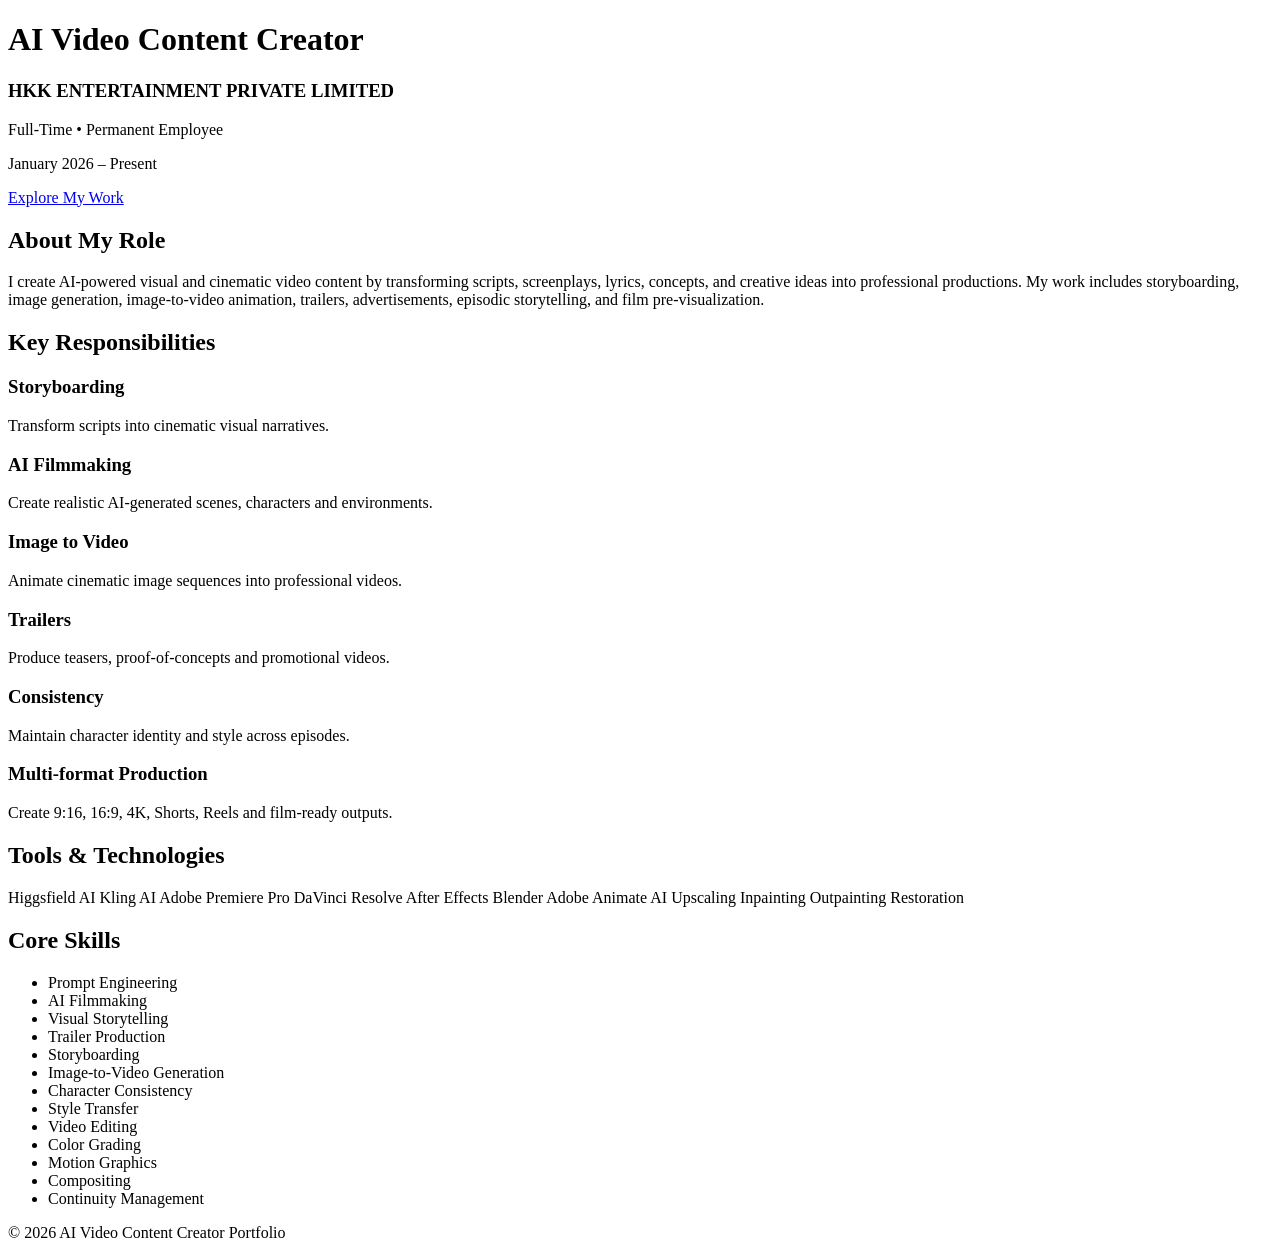
==== ai_video_creator.html @ 8fe01b5d "Add AI Video Content Creator portfolio HTML This HTML file outlines the portfolio of an AI Video Con" ====
<!DOCTYPE html>
<html lang="en">
<head>
<meta charset="UTF-8">
<meta name="viewport" content="width=device-width, initial-scale=1.0">

<title>AI Video Content Creator | Portfolio</title>

<link rel="stylesheet" href="style.css">

<link href="https://fonts.googleapis.com/css2?family=Poppins:wght@300;400;600;700&display=swap" rel="stylesheet">
</head>

<body>

<header>

<div class="hero">

<h1>AI Video Content Creator</h1>

<h3>HKK ENTERTAINMENT PRIVATE LIMITED</h3>

<p>Full-Time • Permanent Employee</p>

<p>January 2026 – Present</p>

<a href="#about" class="btn">Explore My Work</a>

</div>

</header>

<section id="about">

<h2>About My Role</h2>

<p>

I create AI-powered visual and cinematic video content by transforming scripts,
screenplays, lyrics, concepts, and creative ideas into professional productions.

My work includes storyboarding, image generation, image-to-video animation,
trailers, advertisements, episodic storytelling, and film pre-visualization.

</p>

</section>

<section>

<h2>Key Responsibilities</h2>

<div class="cards">

<div class="card">
<h3>Storyboarding</h3>
<p>Transform scripts into cinematic visual narratives.</p>
</div>

<div class="card">
<h3>AI Filmmaking</h3>
<p>Create realistic AI-generated scenes, characters and environments.</p>
</div>

<div class="card">
<h3>Image to Video</h3>
<p>Animate cinematic image sequences into professional videos.</p>
</div>

<div class="card">
<h3>Trailers</h3>
<p>Produce teasers, proof-of-concepts and promotional videos.</p>
</div>

<div class="card">
<h3>Consistency</h3>
<p>Maintain character identity and style across episodes.</p>
</div>

<div class="card">
<h3>Multi-format Production</h3>
<p>Create 9:16, 16:9, 4K, Shorts, Reels and film-ready outputs.</p>
</div>

</div>

</section>

<section>

<h2>Tools & Technologies</h2>

<div class="skills">

<span>Higgsfield AI</span>
<span>Kling AI</span>
<span>Adobe Premiere Pro</span>
<span>DaVinci Resolve</span>
<span>After Effects</span>
<span>Blender</span>
<span>Adobe Animate</span>
<span>AI Upscaling</span>
<span>Inpainting</span>
<span>Outpainting</span>
<span>Restoration</span>

</div>

</section>

<section>

<h2>Core Skills</h2>

<ul>

<li>Prompt Engineering</li>

<li>AI Filmmaking</li>

<li>Visual Storytelling</li>

<li>Trailer Production</li>

<li>Storyboarding</li>

<li>Image-to-Video Generation</li>

<li>Character Consistency</li>

<li>Style Transfer</li>

<li>Video Editing</li>

<li>Color Grading</li>

<li>Motion Graphics</li>

<li>Compositing</li>

<li>Continuity Management</li>

</ul>

</section>

<footer>

<p>© 2026 AI Video Content Creator Portfolio</p>

</footer>

<script src="script.js"></script>

</body>
</html>
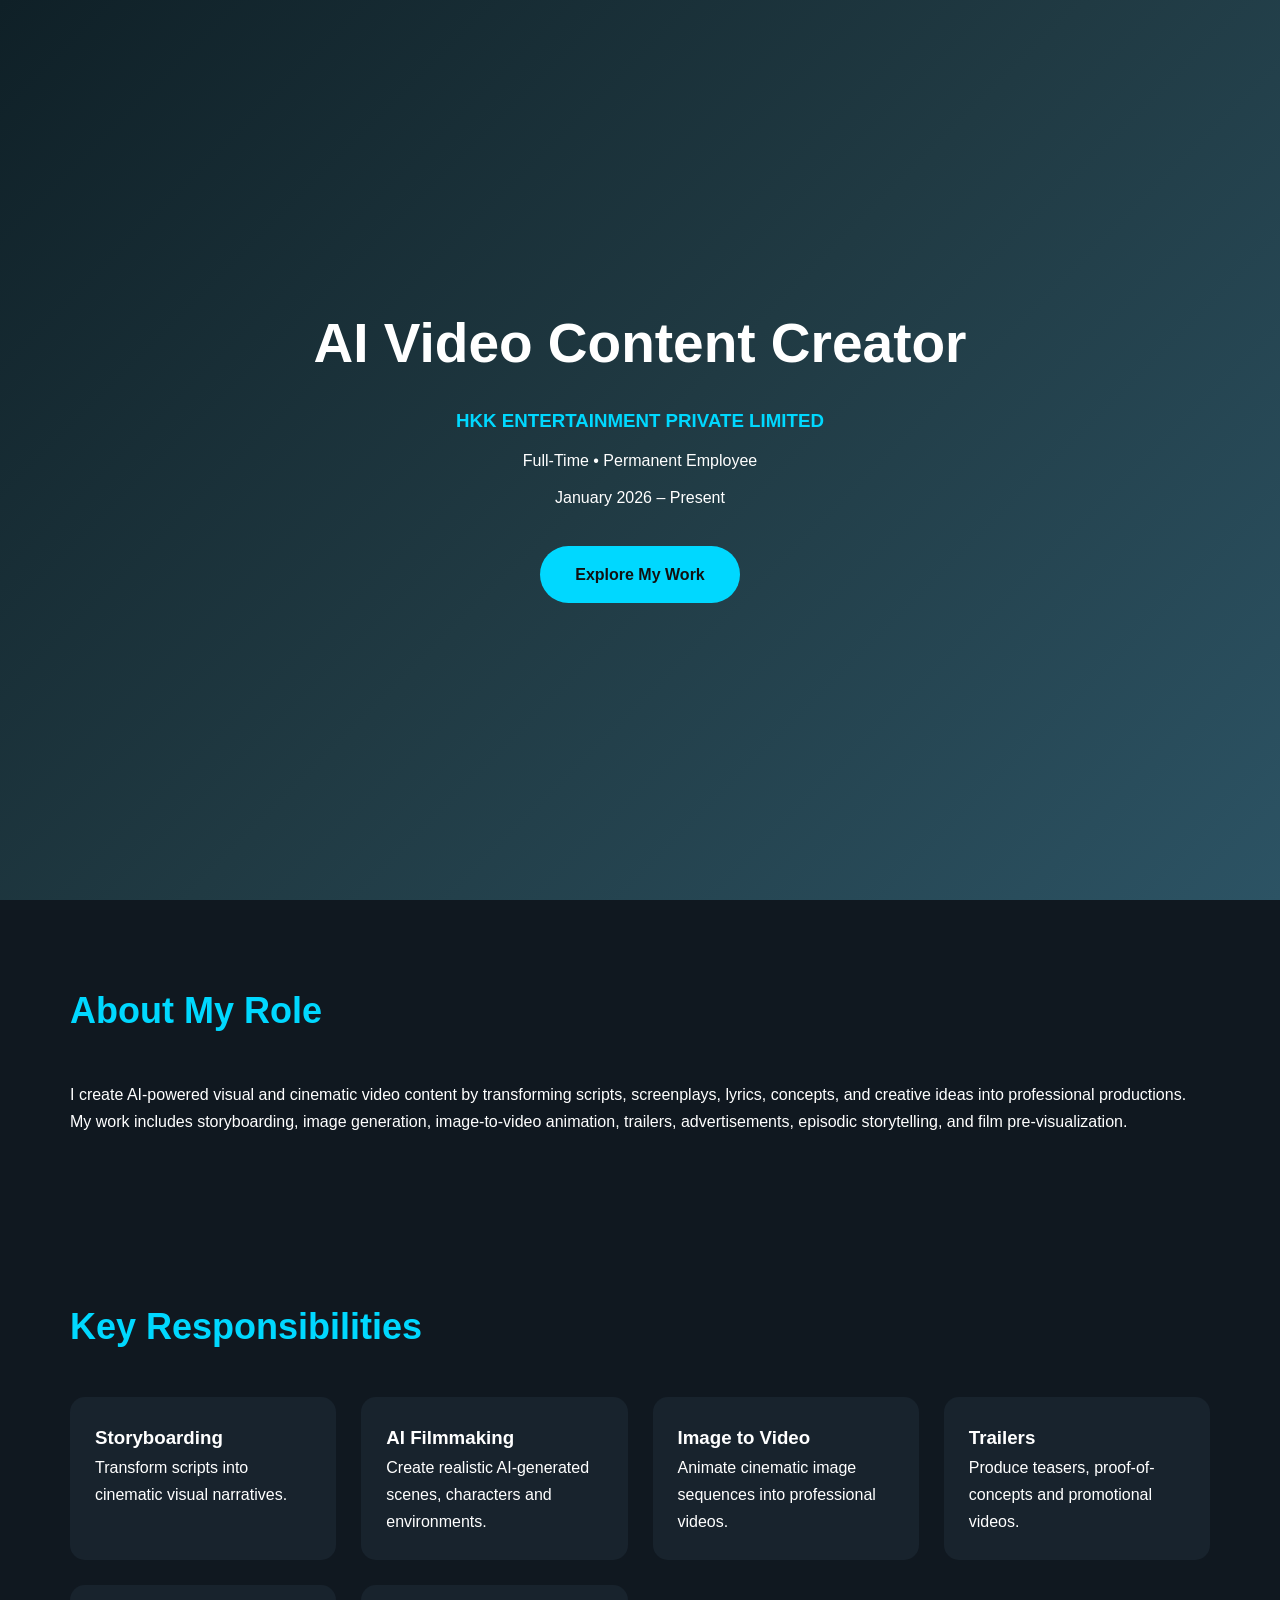
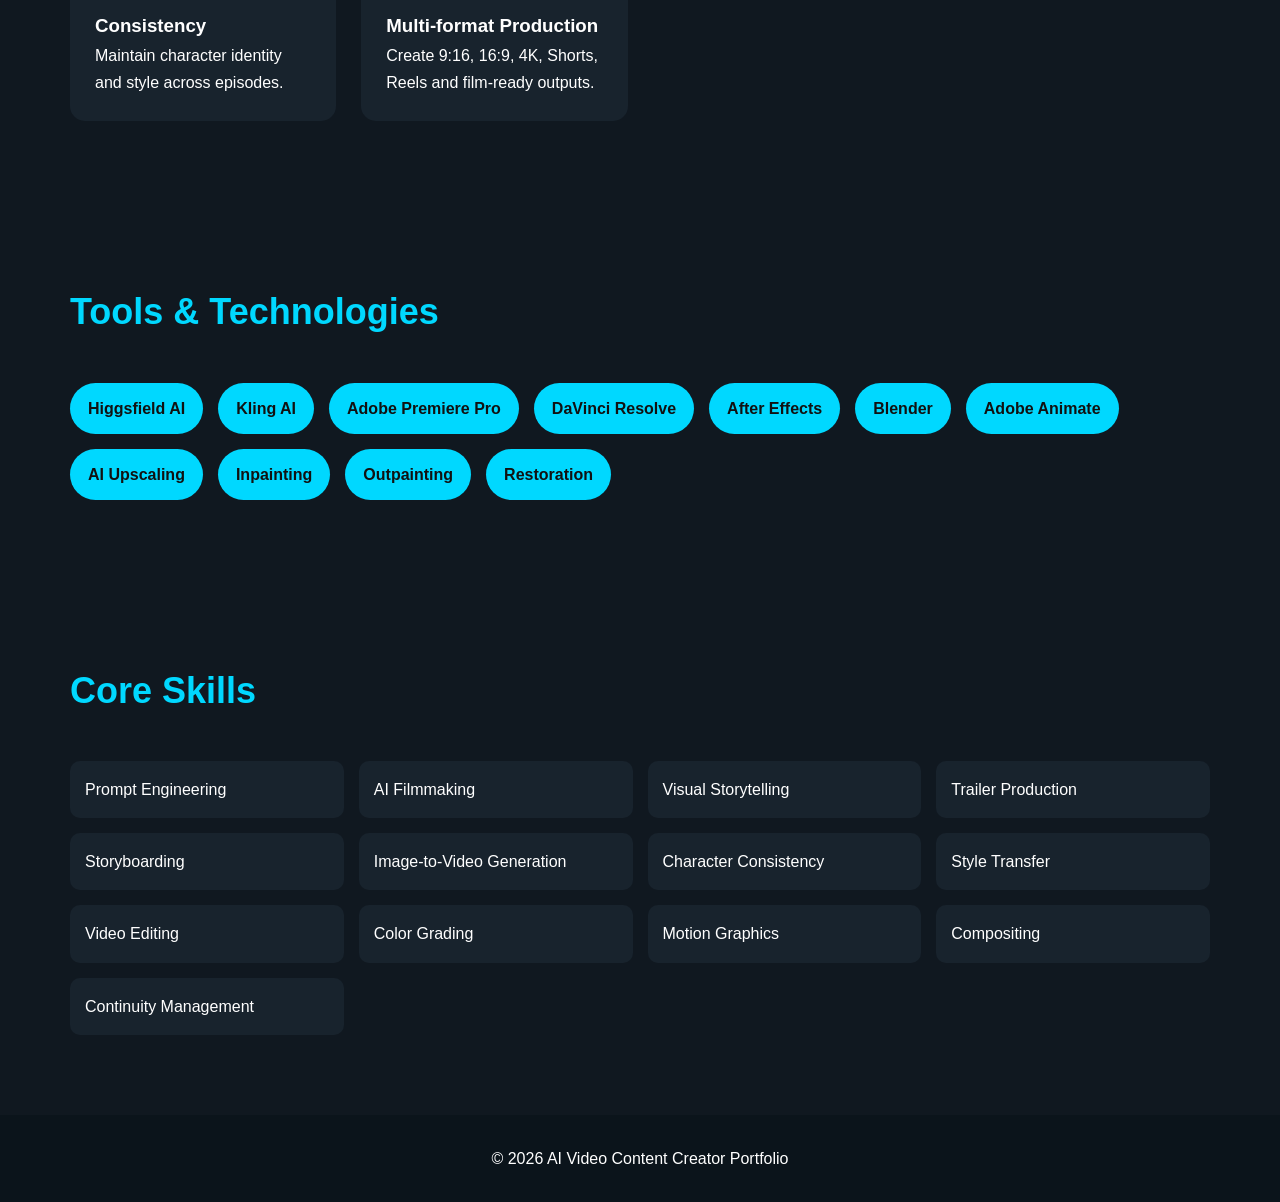
==== commit 6ceaa530: "Update ai_video_creator.html" ====
--- a/ai_video_creator.html
+++ b/ai_video_creator.html
@@ -6,7 +6,7 @@
 
 <title>AI Video Content Creator | Portfolio</title>
 
-<link rel="stylesheet" href="style.css">
+<link rel="stylesheet" href="style_ai_video_creator.css">
 
 <link href="https://fonts.googleapis.com/css2?family=Poppins:wght@300;400;600;700&display=swap" rel="stylesheet">
 </head>
@@ -151,7 +151,7 @@
 
 </footer>
 
-<script src="script.js"></script>
+<script src="ai_video_creator_script.js"></script>
 
 </body>
 </html>
--- a/style_ai_video_creator.css
+++ b/style_ai_video_creator.css
@@ -0,0 +1,113 @@
+*{
+margin:0;
+padding:0;
+box-sizing:border-box;
+font-family:Poppins,sans-serif;
+}
+
+body{
+background:#101820;
+color:white;
+line-height:1.7;
+}
+
+header{
+height:100vh;
+display:flex;
+justify-content:center;
+align-items:center;
+background:linear-gradient(135deg,#0f2027,#203a43,#2c5364);
+text-align:center;
+padding:30px;
+}
+
+.hero h1{
+font-size:55px;
+}
+
+.hero h3{
+margin-top:15px;
+color:#00d8ff;
+}
+
+.hero p{
+margin:10px;
+}
+
+.btn{
+display:inline-block;
+margin-top:25px;
+padding:15px 35px;
+background:#00d8ff;
+color:#111;
+text-decoration:none;
+font-weight:bold;
+border-radius:40px;
+transition:.3s;
+}
+
+.btn:hover{
+background:white;
+}
+
+section{
+max-width:1200px;
+margin:auto;
+padding:80px 30px;
+}
+
+h2{
+margin-bottom:40px;
+font-size:36px;
+color:#00d8ff;
+}
+
+.cards{
+display:grid;
+grid-template-columns:repeat(auto-fit,minmax(260px,1fr));
+gap:25px;
+}
+
+.card{
+background:#18232d;
+padding:25px;
+border-radius:15px;
+transition:.4s;
+}
+
+.card:hover{
+transform:translateY(-8px);
+}
+
+.skills{
+display:flex;
+flex-wrap:wrap;
+gap:15px;
+}
+
+.skills span{
+background:#00d8ff;
+color:#111;
+padding:12px 18px;
+border-radius:30px;
+font-weight:600;
+}
+
+ul{
+display:grid;
+grid-template-columns:repeat(auto-fit,minmax(250px,1fr));
+gap:15px;
+list-style:none;
+}
+
+ul li{
+background:#18232d;
+padding:15px;
+border-radius:10px;
+}
+
+footer{
+padding:30px;
+text-align:center;
+background:#0b141b;
+}
